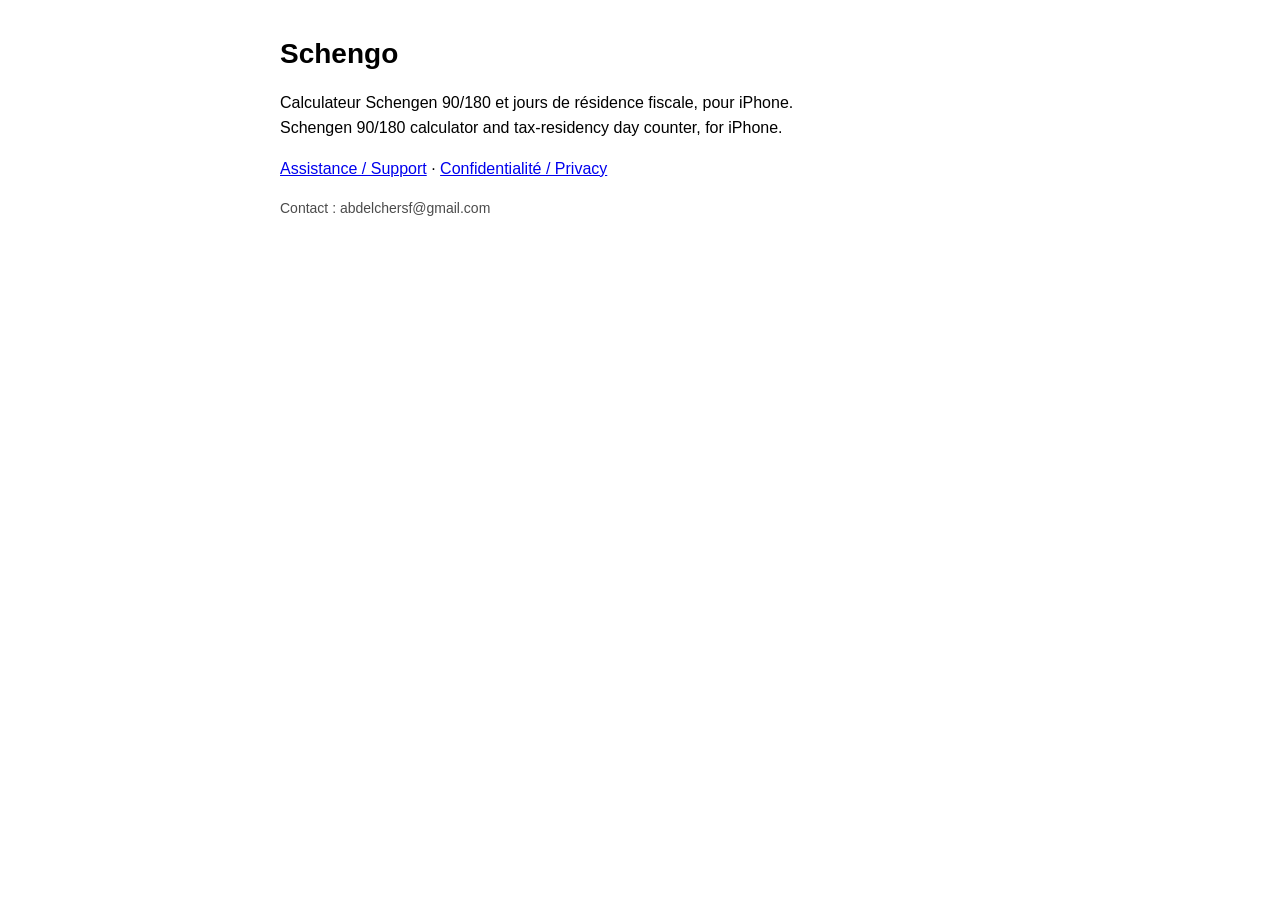
==== index.html @ 01f27583 "Pages de confidentialité et d'assistance de Schengo App Store Connect exige une URL publique de conf" ====
<!doctype html>
<html lang="fr">
<head>
<meta charset="utf-8">
<meta name="viewport" content="width=device-width, initial-scale=1">
<title>Schengo</title>
<style>
  :root { color-scheme: light dark; }
  body { font: 16px/1.55 -apple-system, BlinkMacSystemFont, "Segoe UI", Roboto, sans-serif; max-width: 720px; margin: 0 auto; padding: 32px 16px 64px; }
  h1 { font-size: 28px; margin: 0 0 8px; }
  h2 { font-size: 20px; margin: 40px 0 8px; border-top: 1px solid #8884; padding-top: 24px; }
  nav a { margin-right: 12px; }
  .muted { opacity: .7; font-size: 14px; }
</style>
</head>
<body>
<h1>Schengo</h1>
<p>Calculateur Schengen 90/180 et jours de résidence fiscale, pour iPhone.<br>Schengen 90/180 calculator and tax-residency day counter, for iPhone.</p>
<p><a href="support.html">Assistance / Support</a> · <a href="privacy.html">Confidentialité / Privacy</a></p>
<p class="muted">Contact : abdelchersf@gmail.com</p>
</body>
</html>
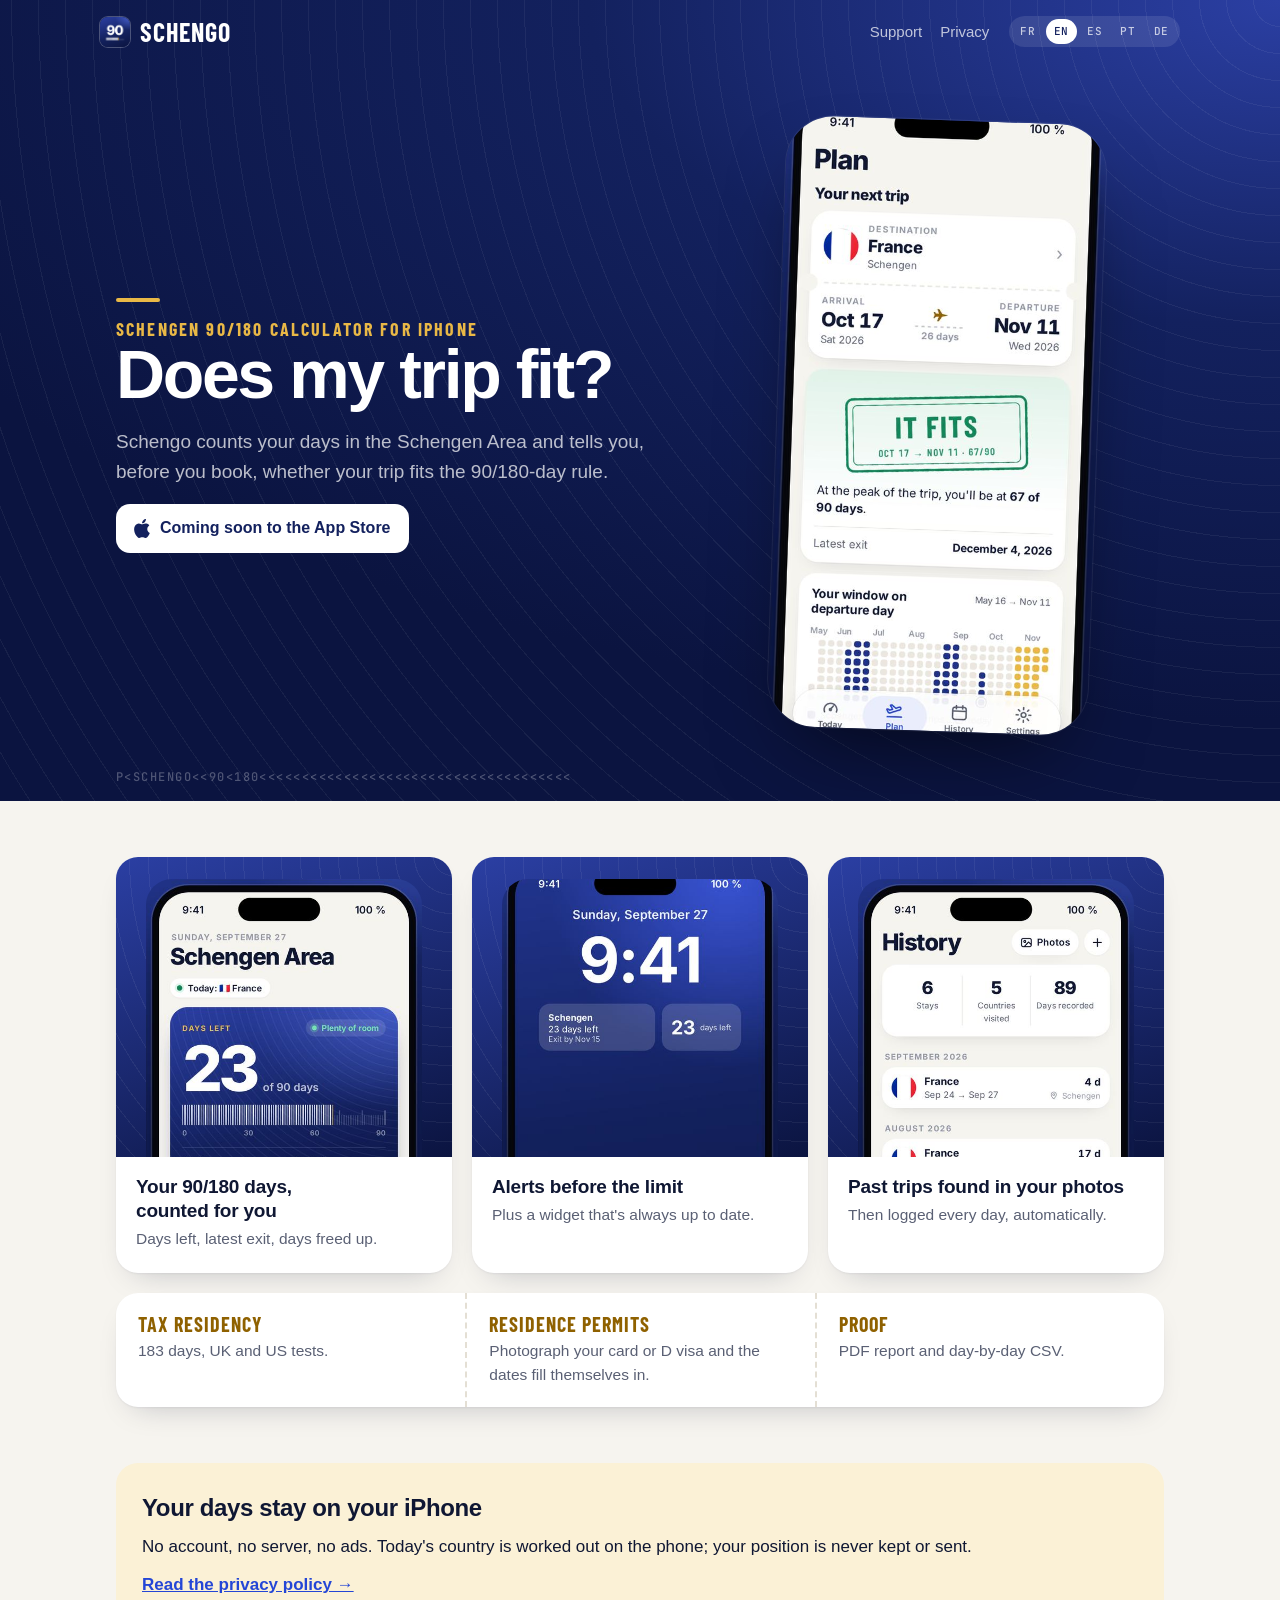
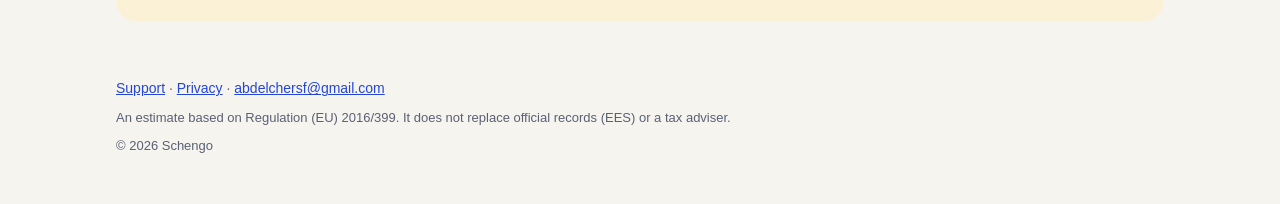
==== commit 669ae76d: "Nouveau design : accueil, confidentialité et assistance aux couleurs de l'app Les premières pages ét" ====
--- a/index.html
+++ b/index.html
@@ -3,20 +3,113 @@
 <head>
 <meta charset="utf-8">
 <meta name="viewport" content="width=device-width, initial-scale=1">
-<title>Schengo</title>
-<style>
-  :root { color-scheme: light dark; }
-  body { font: 16px/1.55 -apple-system, BlinkMacSystemFont, "Segoe UI", Roboto, sans-serif; max-width: 720px; margin: 0 auto; padding: 32px 16px 64px; }
-  h1 { font-size: 28px; margin: 0 0 8px; }
-  h2 { font-size: 20px; margin: 40px 0 8px; border-top: 1px solid #8884; padding-top: 24px; }
-  nav a { margin-right: 12px; }
-  .muted { opacity: .7; font-size: 14px; }
-</style>
+<title>Schengo · Schengen 90/180</title>
+<meta name="description" content="Schengo : calculateur Schengen 90/180 et jours de résidence fiscale pour iPhone. Schengen 90/180 calculator for iPhone.">
+<link rel="icon" href="img/icon-128.png">
+<link rel="preconnect" href="https://fonts.googleapis.com">
+<link rel="preconnect" href="https://fonts.gstatic.com" crossorigin>
+<link rel="stylesheet" href="https://fonts.googleapis.com/css2?family=Barlow+Condensed:wght@600;700&family=JetBrains+Mono:wght@500&display=swap">
+<link rel="stylesheet" href="site.css">
+<script>try{var s=localStorage.getItem("lang");var n=(navigator.language||"fr").slice(0,2);var l=["fr","en","es","pt","de"].indexOf(s)>=0?s:(["fr","en","es","pt","de"].indexOf(n)>=0?n:"en");document.documentElement.dataset.lang=l;document.documentElement.lang=l}catch(_){}</script>
 </head>
-<body>
-<h1>Schengo</h1>
-<p>Calculateur Schengen 90/180 et jours de résidence fiscale, pour iPhone.<br>Schengen 90/180 calculator and tax-residency day counter, for iPhone.</p>
-<p><a href="support.html">Assistance / Support</a> · <a href="privacy.html">Confidentialité / Privacy</a></p>
-<p class="muted">Contact : abdelchersf@gmail.com</p>
+<body class="home">
+<header class="bar">
+  <a class="brand" href="./"><img class="seal" src="img/icon-128.png" width="30" height="30" alt="">Schengo</a>
+  <nav class="links"><a href="support.html"><span data-l="fr" lang="fr">Assistance</span><span data-l="en" lang="en">Support</span><span data-l="es" lang="es">Soporte</span><span data-l="pt" lang="pt">Suporte</span><span data-l="de" lang="de">Hilfe</span></a><a href="privacy.html"><span data-l="fr" lang="fr">Confidentialité</span><span data-l="en" lang="en">Privacy</span><span data-l="es" lang="es">Privacidad</span><span data-l="pt" lang="pt">Privacidade</span><span data-l="de" lang="de">Datenschutz</span></a></nav>
+  <div class="langs" role="group" aria-label="Language"><button type="button" data-set="fr">FR</button><button type="button" data-set="en">EN</button><button type="button" data-set="es">ES</button><button type="button" data-set="pt">PT</button><button type="button" data-set="de">DE</button></div>
+</header>
+<main>
+<section class="hero">
+  <div class="hero-inner">
+    <div class="hero-text"><div data-l="fr" lang="fr"><p class="eyebrow">Calculateur Schengen 90/180 pour iPhone</p>
+<h1>Est-ce que mon voyage passe ?</h1>
+<p class="lede">Schengo compte tes jours dans l&#x27;espace Schengen et te dit, avant de réserver, si ton voyage tient dans les 90 jours sur 180.</p>
+<p class="soon"><span class="apple" aria-hidden="true"></span>Bientôt sur l&#x27;App Store</p></div>
+<div data-l="en" lang="en"><p class="eyebrow">Schengen 90/180 calculator for iPhone</p>
+<h1>Does my trip fit?</h1>
+<p class="lede">Schengo counts your days in the Schengen Area and tells you, before you book, whether your trip fits the 90/180-day rule.</p>
+<p class="soon"><span class="apple" aria-hidden="true"></span>Coming soon to the App Store</p></div>
+<div data-l="es" lang="es"><p class="eyebrow">Calculadora Schengen 90/180 para iPhone</p>
+<h1>¿Cabe mi viaje?</h1>
+<p class="lede">Schengo cuenta tus días en el espacio Schengen y te dice, antes de reservar, si tu viaje cabe en los 90 días de cada 180.</p>
+<p class="soon"><span class="apple" aria-hidden="true"></span>Muy pronto en el App Store</p></div>
+<div data-l="pt" lang="pt"><p class="eyebrow">Calculadora Schengen 90/180 para iPhone</p>
+<h1>Minha viagem cabe?</h1>
+<p class="lede">O Schengo conta seus dias no Espaço Schengen e diz, antes de reservar, se sua viagem cabe nos 90 dias a cada 180.</p>
+<p class="soon"><span class="apple" aria-hidden="true"></span>Em breve na App Store</p></div>
+<div data-l="de" lang="de"><p class="eyebrow">Schengen-Rechner 90/180 für das iPhone</p>
+<h1>Passt meine Reise?</h1>
+<p class="lede">Schengo zählt deine Tage im Schengen-Raum und sagt dir vor der Buchung, ob deine Reise in die 90 Tage pro 180 passt.</p>
+<p class="soon"><span class="apple" aria-hidden="true"></span>Bald im App Store</p></div></div>
+    <div class="hero-visual"><div data-l="fr" lang="fr"><figure class="phone"><img src="img/fr-plan.jpg" width="520" height="993" alt=""></figure></div>
+<div data-l="en" lang="en"><figure class="phone"><img src="img/en-plan.jpg" width="520" height="993" alt=""></figure></div>
+<div data-l="es" lang="es"><figure class="phone"><img src="img/es-plan.jpg" width="520" height="993" alt=""></figure></div>
+<div data-l="pt" lang="pt"><figure class="phone"><img src="img/pt-plan.jpg" width="520" height="993" alt=""></figure></div>
+<div data-l="de" lang="de"><figure class="phone"><img src="img/de-plan.jpg" width="520" height="993" alt=""></figure></div></div>
+  </div>
+  <p class="mrz" aria-hidden="true">P&lt;SCHENGO&lt;&lt;90&lt;180&lt;&lt;&lt;&lt;&lt;&lt;&lt;&lt;&lt;&lt;&lt;&lt;&lt;&lt;&lt;&lt;&lt;&lt;&lt;&lt;&lt;&lt;&lt;&lt;&lt;&lt;&lt;&lt;&lt;&lt;&lt;&lt;&lt;&lt;&lt;&lt;&lt;</p>
+</section>
+<section class="wrap"><div data-l="fr" lang="fr"><div class="features"><article class="feature">
+  <div class="shot"><img src="img/fr-today.jpg" width="520" height="993" alt="" loading="lazy"></div>
+  <h2>90 jours sur 180, comptés pour toi</h2><p>Jours restants, sortie au plus tard, jours libérés.</p>
+</article><article class="feature">
+  <div class="shot"><img src="img/fr-alerts.jpg" width="520" height="993" alt="" loading="lazy"></div>
+  <h2>Alertes avant la limite</h2><p>Et un widget toujours à jour.</p>
+</article><article class="feature">
+  <div class="shot"><img src="img/fr-history.jpg" width="520" height="993" alt="" loading="lazy"></div>
+  <h2>Tes voyages retrouvés dans tes photos</h2><p>Puis notés chaque jour, automatiquement.</p>
+</article></div><ul class="ticket"><li><b>Résidence fiscale</b><span>183 jours, règles du Royaume-Uni et des États-Unis.</span></li><li><b>Titres de séjour</b><span>Photographie ta carte ou ton visa D : les dates se remplissent.</span></li><li><b>Preuves</b><span>Relevé PDF et tableau CSV jour par jour.</span></li></ul></div>
+<div data-l="en" lang="en"><div class="features"><article class="feature">
+  <div class="shot"><img src="img/en-today.jpg" width="520" height="993" alt="" loading="lazy"></div>
+  <h2>Your 90/180 days, counted for you</h2><p>Days left, latest exit, days freed up.</p>
+</article><article class="feature">
+  <div class="shot"><img src="img/en-alerts.jpg" width="520" height="993" alt="" loading="lazy"></div>
+  <h2>Alerts before the limit</h2><p>Plus a widget that&#x27;s always up to date.</p>
+</article><article class="feature">
+  <div class="shot"><img src="img/en-history.jpg" width="520" height="993" alt="" loading="lazy"></div>
+  <h2>Past trips found in your photos</h2><p>Then logged every day, automatically.</p>
+</article></div><ul class="ticket"><li><b>Tax residency</b><span>183 days, UK and US tests.</span></li><li><b>Residence permits</b><span>Photograph your card or D visa and the dates fill themselves in.</span></li><li><b>Proof</b><span>PDF report and day-by-day CSV.</span></li></ul></div>
+<div data-l="es" lang="es"><div class="features"><article class="feature">
+  <div class="shot"><img src="img/es-today.jpg" width="520" height="993" alt="" loading="lazy"></div>
+  <h2>Tus 90/180 días, contados por ti</h2><p>Días restantes, salida más tardía, días liberados.</p>
+</article><article class="feature">
+  <div class="shot"><img src="img/es-alerts.jpg" width="520" height="993" alt="" loading="lazy"></div>
+  <h2>Avisos antes del límite</h2><p>Y un widget siempre al día.</p>
+</article><article class="feature">
+  <div class="shot"><img src="img/es-history.jpg" width="520" height="993" alt="" loading="lazy"></div>
+  <h2>Tus viajes, recuperados de tus fotos</h2><p>Y anotados cada día, automáticamente.</p>
+</article></div><ul class="ticket"><li><b>Residencia fiscal</b><span>183 días, reglas del Reino Unido y EE. UU.</span></li><li><b>Permisos de residencia</b><span>Fotografía tu tarjeta o visado D y las fechas se rellenan solas.</span></li><li><b>Pruebas</b><span>Informe PDF y CSV día a día.</span></li></ul></div>
+<div data-l="pt" lang="pt"><div class="features"><article class="feature">
+  <div class="shot"><img src="img/pt-today.jpg" width="520" height="993" alt="" loading="lazy"></div>
+  <h2>Seus 90/180 dias, contados por você</h2><p>Dias restantes, saída mais tardia, dias liberados.</p>
+</article><article class="feature">
+  <div class="shot"><img src="img/pt-alerts.jpg" width="520" height="993" alt="" loading="lazy"></div>
+  <h2>Alertas antes do limite</h2><p>E um widget sempre atualizado.</p>
+</article><article class="feature">
+  <div class="shot"><img src="img/pt-history.jpg" width="520" height="993" alt="" loading="lazy"></div>
+  <h2>Suas viagens, encontradas nas fotos</h2><p>E registradas todo dia, automaticamente.</p>
+</article></div><ul class="ticket"><li><b>Residência fiscal</b><span>183 dias, regras do Reino Unido e dos EUA.</span></li><li><b>Autorizações de residência</b><span>Fotografe seu cartão ou visto D e as datas se preenchem sozinhas.</span></li><li><b>Comprovantes</b><span>Relatório PDF e CSV dia a dia.</span></li></ul></div>
+<div data-l="de" lang="de"><div class="features"><article class="feature">
+  <div class="shot"><img src="img/de-today.jpg" width="520" height="993" alt="" loading="lazy"></div>
+  <h2>Deine 90/180 Tage, für dich gezählt</h2><p>Resttage, späteste Ausreise, frei werdende Tage.</p>
+</article><article class="feature">
+  <div class="shot"><img src="img/de-alerts.jpg" width="520" height="993" alt="" loading="lazy"></div>
+  <h2>Warnungen vor der Grenze</h2><p>Und ein Widget, immer aktuell.</p>
+</article><article class="feature">
+  <div class="shot"><img src="img/de-history.jpg" width="520" height="993" alt="" loading="lazy"></div>
+  <h2>Frühere Reisen aus deinen Fotos</h2><p>Danach jeden Tag automatisch erfasst.</p>
+</article></div><ul class="ticket"><li><b>Steuerwohnsitz</b><span>183 Tage, UK- und US-Regeln.</span></li><li><b>Aufenthaltstitel</b><span>Fotografiere deine Karte oder dein D-Visum, die Daten füllen sich selbst aus.</span></li><li><b>Nachweise</b><span>PDF-Bericht und CSV Tag für Tag.</span></li></ul></div></section>
+<section class="wrap promise"><div data-l="fr" lang="fr"><h2>Tes jours restent sur ton iPhone</h2><p>Pas de compte, pas de serveur, pas de publicité. Le pays du jour est calculé sur le téléphone ; ta position n&#x27;est ni gardée ni envoyée.</p><p><a href="privacy.html">Lire la politique de confidentialité →</a></p></div>
+<div data-l="en" lang="en"><h2>Your days stay on your iPhone</h2><p>No account, no server, no ads. Today&#x27;s country is worked out on the phone; your position is never kept or sent.</p><p><a href="privacy.html">Read the privacy policy →</a></p></div>
+<div data-l="es" lang="es"><h2>Tus días se quedan en tu iPhone</h2><p>Sin cuenta, sin servidor, sin publicidad. El país del día se calcula en el teléfono; tu posición nunca se guarda ni se envía.</p><p><a href="privacy.html">Leer la política de privacidad →</a></p></div>
+<div data-l="pt" lang="pt"><h2>Seus dias ficam no seu iPhone</h2><p>Sem conta, sem servidor, sem anúncios. O país do dia é calculado no celular; sua posição nunca é guardada nem enviada.</p><p><a href="privacy.html">Ler a política de privacidade →</a></p></div>
+<div data-l="de" lang="de"><h2>Deine Tage bleiben auf deinem iPhone</h2><p>Kein Konto, kein Server, keine Werbung. Das Land des Tages wird auf dem Telefon bestimmt; dein Standort wird nie gespeichert oder gesendet.</p><p><a href="privacy.html">Datenschutzerklärung lesen →</a></p></div></section>
+</main>
+<footer class="foot">
+  <p><a href="support.html"><span data-l="fr" lang="fr">Assistance</span><span data-l="en" lang="en">Support</span><span data-l="es" lang="es">Soporte</span><span data-l="pt" lang="pt">Suporte</span><span data-l="de" lang="de">Hilfe</span></a> · <a href="privacy.html"><span data-l="fr" lang="fr">Confidentialité</span><span data-l="en" lang="en">Privacy</span><span data-l="es" lang="es">Privacidad</span><span data-l="pt" lang="pt">Privacidade</span><span data-l="de" lang="de">Datenschutz</span></a> · <a href="mailto:abdelchersf@gmail.com">abdelchersf@gmail.com</a></p>
+  <p class="fine"><span data-l="fr" lang="fr">Calcul indicatif, selon le règlement (UE) 2016/399. Il ne remplace ni les registres officiels (EES) ni un conseiller fiscal.</span><span data-l="en" lang="en">An estimate based on Regulation (EU) 2016/399. It does not replace official records (EES) or a tax adviser.</span><span data-l="es" lang="es">Cálculo orientativo según el Reglamento (UE) 2016/399. No sustituye los registros oficiales (EES) ni a un asesor fiscal.</span><span data-l="pt" lang="pt">Cálculo indicativo, segundo o Regulamento (UE) 2016/399. Não substitui os registros oficiais (EES) nem um consultor fiscal.</span><span data-l="de" lang="de">Eine Schätzung nach Verordnung (EU) 2016/399. Sie ersetzt weder amtliche Register (EES) noch eine Steuerberatung.</span></p>
+  <p class="fine">© 2026 Schengo</p>
+</footer>
+<script src="site.js"></script>
 </body>
 </html>
--- a/site.css
+++ b/site.css
@@ -0,0 +1,114 @@
+/* Schengo, the "passport" look of the app: navy guilloche, gold accents, the green
+   paper-coloured pages. Colours are the ones of Shared/Palette.swift. */
+:root {
+  --paper: #F6F4EF; --card: #FFFFFF; --card-2: #F2EFE8; --line: #E4DFD4;
+  --ink: #0F1733; --ink-2: #5A6074; --navy: #13215E; --navy-light: #2B3FA3; --navy-deep: #0B1440;
+  --gold: #E9B846; --gold-ink: #8F6100; --gold-soft: #FBF1D6; --safe: #12875A; --brand: #2446D6;
+  --on-navy: #FFFFFF; --on-navy-2: rgba(255, 255, 255, .72);
+  --shadow: 0 1px 2px rgba(15, 23, 51, .05), 0 14px 32px -18px rgba(15, 23, 51, .28);
+  --display: "Barlow Condensed", "Arial Narrow", "Helvetica Neue", sans-serif;
+  --text: -apple-system, BlinkMacSystemFont, "SF Pro Text", "Segoe UI", Roboto, "Helvetica Neue", Arial, sans-serif;
+  --mono: "JetBrains Mono", ui-monospace, Menlo, monospace;
+  color-scheme: light;
+}
+@media (prefers-color-scheme: dark) {
+  :root {
+    --paper: #0A0D17; --card: #141929; --card-2: #1B2133; --line: #232A3F;
+    --ink: #E8EBF4; --ink-2: #A0A8BE; --gold-ink: #F1C85F; --gold-soft: #2B2410; --safe: #3DCB8D; --brand: #8098FF;
+    --shadow: 0 1px 2px rgba(0, 0, 0, .3), 0 14px 32px -18px rgba(0, 0, 0, .6);
+    color-scheme: dark;
+  }
+}
+* { box-sizing: border-box; }
+html { -webkit-text-size-adjust: 100%; }
+body { margin: 0; background: var(--paper); color: var(--ink); font: 17px/1.55 var(--text); -webkit-font-smoothing: antialiased; }
+a { color: var(--brand); }
+img { max-width: 100%; height: auto; display: block; }
+h1, h2 { text-wrap: balance; }
+p { margin: 0; }
+
+/* One language at a time once the script has picked one. */
+html[data-lang] [data-l] { display: none; }
+html[data-lang="fr"] [data-l="fr"], html[data-lang="en"] [data-l="en"], html[data-lang="es"] [data-l="es"],
+html[data-lang="pt"] [data-l="pt"], html[data-lang="de"] [data-l="de"] { display: revert; }
+html:not([data-lang]) div[data-l] + div[data-l] { margin-top: 32px; }
+
+/* Top bar, over the navy band. */
+.bar { position: absolute; inset: 0 0 auto; z-index: 2; display: flex; align-items: center; gap: 12px 20px; flex-wrap: wrap;
+  padding: 16px max(16px, calc((100% - 1080px) / 2)); color: var(--on-navy); }
+.brand { display: flex; align-items: center; gap: 10px; color: inherit; text-decoration: none; font: 700 26px/1 var(--display); letter-spacing: .04em; text-transform: uppercase; }
+.seal { width: 30px; height: 30px; border-radius: 8px; box-shadow: 0 0 0 1px rgba(255, 255, 255, .25); }
+.links { display: flex; gap: 18px; margin-left: auto; font-size: 15px; }
+.links a { color: var(--on-navy-2); text-decoration: none; }
+.links a:hover, .links a[aria-current] { color: var(--on-navy); }
+.langs { display: flex; gap: 2px; padding: 3px; border-radius: 99px; background: rgba(255, 255, 255, .1); }
+.langs button { font: 500 11px/1 var(--mono); letter-spacing: .06em; color: var(--on-navy-2); background: none; border: 0; border-radius: 99px; padding: 7px 8px; cursor: pointer; }
+.langs button:focus-visible, .copy:focus-visible { outline: 2px solid var(--gold); outline-offset: 2px; }
+html[data-lang="fr"] [data-set="fr"], html[data-lang="en"] [data-set="en"], html[data-lang="es"] [data-set="es"],
+html[data-lang="pt"] [data-set="pt"], html[data-lang="de"] [data-set="de"] { background: var(--on-navy); color: var(--navy); }
+
+/* The navy "passport cover", with its guilloche arcs. */
+.hero, .band { position: relative; overflow: hidden; color: var(--on-navy);
+  background:
+    repeating-radial-gradient(circle at 100% 0%, transparent 0 26px, rgba(255, 255, 255, .055) 26px 27px),
+    radial-gradient(120% 90% at 100% 0%, var(--navy-light) 0%, var(--navy) 45%, var(--navy-deep) 100%); }
+.hero-inner { max-width: 1080px; margin: 0 auto; padding: 120px 16px 40px; display: grid; grid-template-columns: minmax(0, 1.1fr) minmax(0, .9fr); gap: 40px; align-items: center; }
+.hero-text > div > * + * { margin-top: 18px; }
+.eyebrow { font: 700 18px/1.1 var(--display); letter-spacing: .12em; text-transform: uppercase; color: var(--gold); }
+.eyebrow::before { content: ""; display: block; width: 44px; height: 4px; border-radius: 2px; background: var(--gold); margin-bottom: 18px; }
+.hero h1 { margin: 0; font: 800 clamp(40px, 6.2vw, 68px)/1.02 var(--text); letter-spacing: -.035em; }
+.lede { font-size: 19px; color: var(--on-navy-2); max-width: 34em; }
+.soon { display: inline-flex; align-items: center; gap: 10px; padding: 12px 18px; border-radius: 14px; background: var(--on-navy); color: var(--navy); font-weight: 700; font-size: 16px; }
+.apple { width: 16px; height: 19px; background: currentColor;
+  -webkit-mask: url("data:image/svg+xml,%3Csvg xmlns='http://www.w3.org/2000/svg' viewBox='0 0 17 20'%3E%3Cpath d='M14.1 10.6c0-2.6 2.1-3.8 2.2-3.9-1.2-1.8-3.1-2-3.8-2-1.6-.2-3.1.9-3.9.9-.8 0-2-.9-3.4-.9-1.7 0-3.3 1-4.2 2.6-1.8 3.1-.5 7.7 1.3 10.2.9 1.2 1.9 2.6 3.2 2.6 1.3-.1 1.8-.8 3.3-.8 1.6 0 2 .8 3.4.8 1.4 0 2.3-1.3 3.1-2.5 1-1.4 1.4-2.8 1.4-2.9 0 0-2.6-1-2.6-4.1zM11.6 3c.7-.9 1.2-2 1.1-3.2-1 0-2.3.7-3 1.6-.7.8-1.3 2-1.1 3.1 1.1.1 2.3-.6 3-1.5z'/%3E%3C/svg%3E") center / contain no-repeat;
+          mask: url("data:image/svg+xml,%3Csvg xmlns='http://www.w3.org/2000/svg' viewBox='0 0 17 20'%3E%3Cpath d='M14.1 10.6c0-2.6 2.1-3.8 2.2-3.9-1.2-1.8-3.1-2-3.8-2-1.6-.2-3.1.9-3.9.9-.8 0-2-.9-3.4-.9-1.7 0-3.3 1-4.2 2.6-1.8 3.1-.5 7.7 1.3 10.2.9 1.2 1.9 2.6 3.2 2.6 1.3-.1 1.8-.8 3.3-.8 1.6 0 2 .8 3.4.8 1.4 0 2.3-1.3 3.1-2.5 1-1.4 1.4-2.8 1.4-2.9 0 0-2.6-1-2.6-4.1zM11.6 3c.7-.9 1.2-2 1.1-3.2-1 0-2.3.7-3 1.6-.7.8-1.3 2-1.1 3.1 1.1.1 2.3-.6 3-1.5z'/%3E%3C/svg%3E") center / contain no-repeat; }
+.hero-visual { position: relative; justify-self: center; width: min(320px, 100%); }
+.hero-visual > div { position: relative; }
+.phone { margin: 0; border-radius: 15% / 7.8%; overflow: hidden; box-shadow: 0 40px 80px -30px rgba(0, 0, 0, .6), 0 0 0 1px rgba(255, 255, 255, .08); transform: rotate(2deg); }
+.mrz { max-width: 1080px; margin: 0 auto; padding: 0 16px 18px; font: 500 12px/1 var(--mono); letter-spacing: .12em; color: rgba(255, 255, 255, .28); white-space: nowrap; overflow: hidden; }
+
+/* Content column. */
+.wrap { max-width: 1080px; margin: 0 auto; padding: 56px 16px 0; }
+.features > div, .features { display: grid; grid-template-columns: repeat(3, minmax(0, 1fr)); gap: 20px; }
+.feature { background: var(--card); border-radius: 22px; box-shadow: var(--shadow); overflow: hidden; display: flex; flex-direction: column; }
+.feature .shot { height: 300px; overflow: hidden; padding: 22px 30px 0;
+  background: repeating-radial-gradient(circle at 100% 0%, transparent 0 18px, rgba(255, 255, 255, .06) 18px 19px), linear-gradient(160deg, var(--navy-light), var(--navy-deep)); }
+.feature .shot img { border-radius: 26px 26px 0 0; }
+.feature h2 { margin: 18px 20px 4px; font-size: 19px; line-height: 1.25; letter-spacing: -.01em; }
+.feature p { margin: 0 20px 22px; color: var(--ink-2); font-size: 15.5px; }
+.ticket { list-style: none; margin: 20px 0 0; padding: 0; display: grid; grid-template-columns: repeat(3, minmax(0, 1fr)); background: var(--card); border-radius: 22px; box-shadow: var(--shadow); position: relative; }
+.ticket li { padding: 20px 22px; display: flex; flex-direction: column; gap: 4px; min-width: 0; }
+.ticket li + li { border-left: 2px dashed var(--line); }
+.ticket b { font: 700 20px/1.1 var(--display); letter-spacing: .05em; text-transform: uppercase; color: var(--gold-ink); }
+.ticket span { color: var(--ink-2); font-size: 15.5px; }
+.promise > div { background: var(--gold-soft); border-radius: 22px; padding: 26px 26px 24px; }
+.promise h2 { margin: 0 0 8px; font-size: 24px; letter-spacing: -.015em; }
+.promise p + p { margin-top: 12px; font-weight: 600; }
+
+/* Privacy and support pages. */
+.band-inner { max-width: 760px; margin: 0 auto; padding: 118px 16px 44px; }
+.band h1 { margin: 0 0 10px; font: 800 clamp(34px, 5vw, 50px)/1.05 var(--text); letter-spacing: -.03em; }
+.doc { max-width: 760px; padding-top: 32px; }
+.doc > div > * + * { margin-top: 14px; }
+.intro { font-size: 19px; font-weight: 600; }
+.card { background: var(--card); border-radius: 18px; padding: 18px 22px; box-shadow: var(--shadow); }
+.card h2 { margin: 0 0 6px; font: 700 21px/1.1 var(--display); letter-spacing: .05em; text-transform: uppercase; color: var(--navy); }
+.card p { color: var(--ink-2); }
+.contact { background: var(--navy); }
+.contact h2 { color: var(--gold); }
+.mail { display: flex; flex-wrap: wrap; align-items: center; gap: 10px 14px; }
+.mail a { color: var(--on-navy); font-size: 21px; font-weight: 700; overflow-wrap: anywhere; }
+.copy { font: 500 12px/1 var(--mono); letter-spacing: .06em; text-transform: uppercase; color: var(--navy); background: var(--gold); border: 0; border-radius: 99px; padding: 9px 12px; cursor: pointer; }
+
+.foot { max-width: 1080px; margin: 0 auto; padding: 56px 16px 48px; color: var(--ink-2); font-size: 14px; display: flex; flex-direction: column; gap: 8px; }
+.foot .fine { font-size: 13px; }
+@media (prefers-color-scheme: dark) { .card h2 { color: var(--ink); } }
+
+@media (max-width: 820px) {
+  .hero-inner { grid-template-columns: 1fr; padding-top: 150px; gap: 36px; }
+  .hero-visual { width: min(280px, 78%); }
+  .features, .ticket { grid-template-columns: 1fr; }
+  .ticket li + li { border-left: 0; border-top: 2px dashed var(--line); }
+  .links { margin-left: 0; order: 3; width: 100%; }
+  .langs { margin-left: auto; }
+}
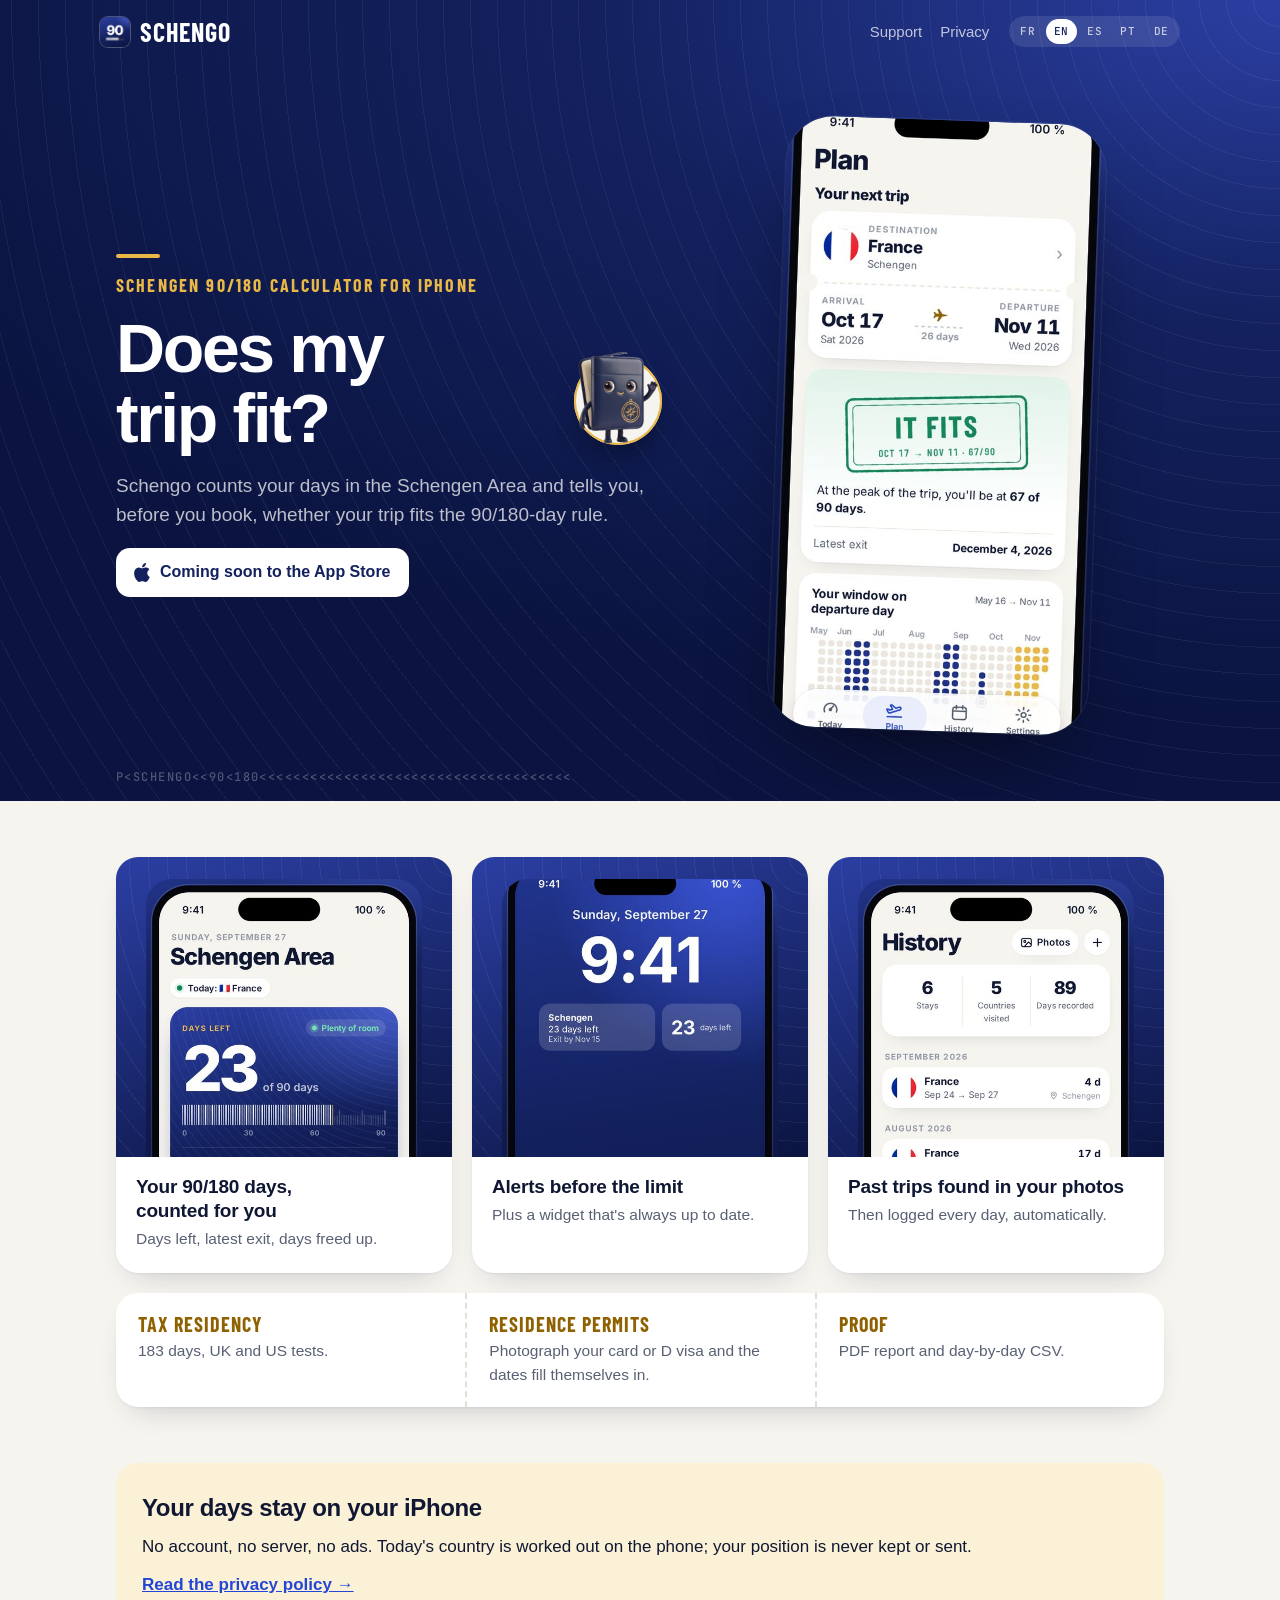
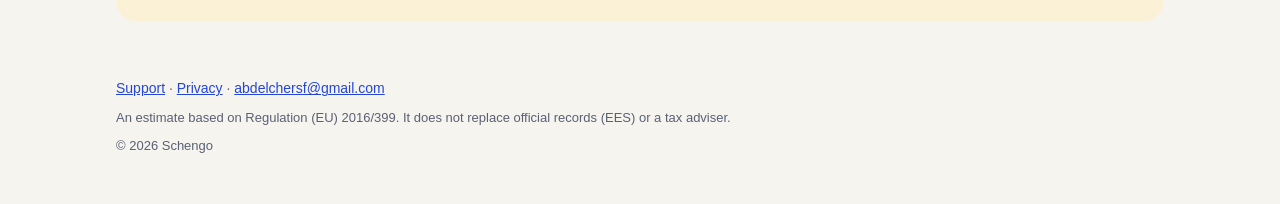
==== commit 7eea1232: "Mascotte Schengo dans l'en-tête des pages Le passeport salue sur l'accueil et lit sur la confidentia" ====
--- a/index.html
+++ b/index.html
@@ -22,23 +22,23 @@
 <section class="hero">
   <div class="hero-inner">
     <div class="hero-text"><div data-l="fr" lang="fr"><p class="eyebrow">Calculateur Schengen 90/180 pour iPhone</p>
-<h1>Est-ce que mon voyage passe ?</h1>
+<div class="title-row"><h1>Est-ce que mon voyage passe ?</h1><span class="medallion"><img class="mascot" src="img/schengo-salut.png" width="96" alt=""></span></div>
 <p class="lede">Schengo compte tes jours dans l&#x27;espace Schengen et te dit, avant de réserver, si ton voyage tient dans les 90 jours sur 180.</p>
 <p class="soon"><span class="apple" aria-hidden="true"></span>Bientôt sur l&#x27;App Store</p></div>
 <div data-l="en" lang="en"><p class="eyebrow">Schengen 90/180 calculator for iPhone</p>
-<h1>Does my trip fit?</h1>
+<div class="title-row"><h1>Does my trip fit?</h1><span class="medallion"><img class="mascot" src="img/schengo-salut.png" width="96" alt=""></span></div>
 <p class="lede">Schengo counts your days in the Schengen Area and tells you, before you book, whether your trip fits the 90/180-day rule.</p>
 <p class="soon"><span class="apple" aria-hidden="true"></span>Coming soon to the App Store</p></div>
 <div data-l="es" lang="es"><p class="eyebrow">Calculadora Schengen 90/180 para iPhone</p>
-<h1>¿Cabe mi viaje?</h1>
+<div class="title-row"><h1>¿Cabe mi viaje?</h1><span class="medallion"><img class="mascot" src="img/schengo-salut.png" width="96" alt=""></span></div>
 <p class="lede">Schengo cuenta tus días en el espacio Schengen y te dice, antes de reservar, si tu viaje cabe en los 90 días de cada 180.</p>
 <p class="soon"><span class="apple" aria-hidden="true"></span>Muy pronto en el App Store</p></div>
 <div data-l="pt" lang="pt"><p class="eyebrow">Calculadora Schengen 90/180 para iPhone</p>
-<h1>Minha viagem cabe?</h1>
+<div class="title-row"><h1>Minha viagem cabe?</h1><span class="medallion"><img class="mascot" src="img/schengo-salut.png" width="96" alt=""></span></div>
 <p class="lede">O Schengo conta seus dias no Espaço Schengen e diz, antes de reservar, se sua viagem cabe nos 90 dias a cada 180.</p>
 <p class="soon"><span class="apple" aria-hidden="true"></span>Em breve na App Store</p></div>
 <div data-l="de" lang="de"><p class="eyebrow">Schengen-Rechner 90/180 für das iPhone</p>
-<h1>Passt meine Reise?</h1>
+<div class="title-row"><h1>Passt meine Reise?</h1><span class="medallion"><img class="mascot" src="img/schengo-salut.png" width="96" alt=""></span></div>
 <p class="lede">Schengo zählt deine Tage im Schengen-Raum und sagt dir vor der Buchung, ob deine Reise in die 90 Tage pro 180 passt.</p>
 <p class="soon"><span class="apple" aria-hidden="true"></span>Bald im App Store</p></div></div>
     <div class="hero-visual"><div data-l="fr" lang="fr"><figure class="phone"><img src="img/fr-plan.jpg" width="520" height="993" alt=""></figure></div>
--- a/site.css
+++ b/site.css
@@ -67,6 +67,15 @@
 .phone { margin: 0; border-radius: 15% / 7.8%; overflow: hidden; box-shadow: 0 40px 80px -30px rgba(0, 0, 0, .6), 0 0 0 1px rgba(255, 255, 255, .08); transform: rotate(2deg); }
 .mrz { max-width: 1080px; margin: 0 auto; padding: 0 16px 18px; font: 500 12px/1 var(--mono); letter-spacing: .12em; color: rgba(255, 255, 255, .28); white-space: nowrap; overflow: hidden; }
 
+/* Schengo, the passport mascot, in a paper medallion on the navy band. */
+.title-row { display: flex; align-items: flex-end; gap: 14px; }
+.title-row h1 { flex: 1; min-width: 0; }
+.medallion { flex: none; width: 104px; height: 104px; border-radius: 50%; position: relative; }
+.medallion::before { content: ""; position: absolute; inset: 8px; border-radius: 50%; background: #F6F4EF; box-shadow: inset 0 0 0 2px var(--gold), 0 14px 28px -12px rgba(0, 0, 0, .55); }
+.mascot { position: relative; width: 104px; height: auto; animation: float 2.6s ease-in-out infinite; transform-origin: 50% 100%; }
+@keyframes float { 0%, 100% { transform: translateY(0) rotate(-1.2deg); } 50% { transform: translateY(-3px) rotate(1.2deg); } }
+@media (prefers-reduced-motion: reduce) { .mascot { animation: none; } }
+
 /* Content column. */
 .wrap { max-width: 1080px; margin: 0 auto; padding: 56px 16px 0; }
 .features > div, .features { display: grid; grid-template-columns: repeat(3, minmax(0, 1fr)); gap: 20px; }
